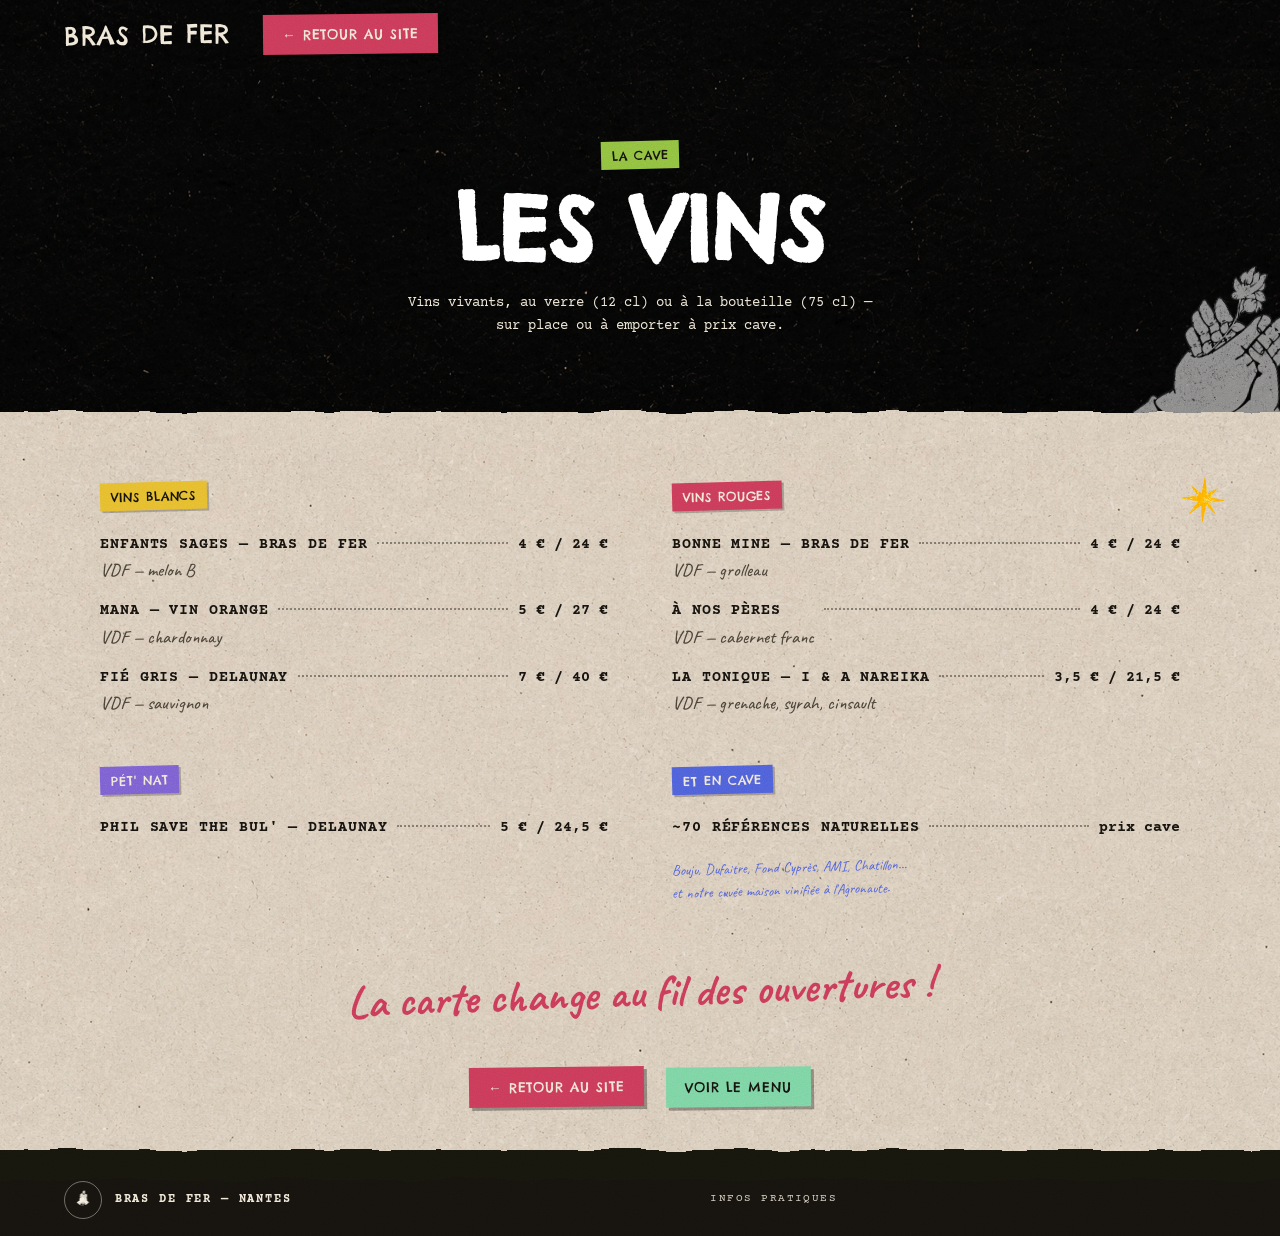
==== cave.html @ e142af1a "Refonte punk collage : intro animée, pages menu & cave, photos HD - Nouvelle DA maquette punk/riso :" ====
<!DOCTYPE html>
<html lang="fr">
<head>
  <meta charset="UTF-8" />
  <meta name="viewport" content="width=device-width, initial-scale=1.0" />
  <title>La cave — Bras de Fer, Nantes</title>
  <meta name="description" content="La carte des vins du Bras de Fer à Nantes : vins naturels au verre et à la bouteille, blancs, rouges et pét'nat." />
  <link rel="icon" type="image/png" href="assets/img/logo.png?v=2" />
  <link rel="preconnect" href="https://fonts.googleapis.com" />
  <link rel="preconnect" href="https://fonts.gstatic.com" crossorigin />
  <link href="https://fonts.googleapis.com/css2?family=Protest+Strike&family=Permanent+Marker&family=Caveat:wght@500;700&family=Courier+Prime:ital,wght@0,400;0,700;1,400&display=swap" rel="stylesheet" />
  <link rel="stylesheet" href="styles.css?v=42" />
</head>
<body id="top" class="menu-page">

  <!-- grain overlay -->
  <div class="grain" aria-hidden="true"></div>

  <!-- filtres papier -->
  <svg width="0" height="0" style="position:absolute" aria-hidden="true">
    <defs>
      <filter id="rough-edge" x="-5%" y="-5%" width="110%" height="110%">
        <feTurbulence type="fractalNoise" baseFrequency="0.018 0.024" numOctaves="3" seed="7" result="n"/>
        <feDisplacementMap in="SourceGraphic" in2="n" scale="9" xChannelSelector="R" yChannelSelector="G"/>
      </filter>
      <filter id="rough-edge-soft" x="-5%" y="-5%" width="110%" height="110%">
        <feTurbulence type="fractalNoise" baseFrequency="0.02 0.03" numOctaves="2" seed="12" result="n"/>
        <feDisplacementMap in="SourceGraphic" in2="n" scale="6" xChannelSelector="R" yChannelSelector="G"/>
      </filter>
    </defs>
  </svg>

  <!-- ══════════ NAV ══════════ -->
  <header class="nav">
    <a class="nav__brand" href="index.html">BRAS DE FER</a>
    <a class="btn btn--red nav__resa" href="index.html">← Retour au site</a>
  </header>

  <!-- ══════════ EN-TÊTE CAVE ══════════ -->
  <section class="menu-hero">
    <img class="menu-hero__logo" src="assets/img/logo-mains.png" alt="" aria-hidden="true" />
    <span class="chip chip--green">La cave</span>
    <h1>Les vins</h1>
    <p class="menu-hero__sub">Vins vivants, au verre (12&nbsp;cl) ou à la bouteille (75&nbsp;cl) —<br />sur place ou à emporter à prix cave.</p>
  </section>

  <!-- ══════════ CARTE DES VINS ══════════ -->
  <main class="menu-body section paper-bg torn-top">

    <div class="menu-grid">

      <section class="menu-block reveal">
        <span class="chip chip--yellow">Vins blancs</span>
        <ul class="menu-list">
          <li>
            <span class="menu-list__name">Enfants Sages — Bras de Fer<em>VDF — melon B</em></span>
            <span class="menu-list__dots"></span><strong>4&nbsp;€ / 24&nbsp;€</strong>
          </li>
          <li>
            <span class="menu-list__name">Mana — vin orange<em>VDF — chardonnay</em></span>
            <span class="menu-list__dots"></span><strong>5&nbsp;€ / 27&nbsp;€</strong>
          </li>
          <li>
            <span class="menu-list__name">Fié Gris — Delaunay<em>VDF — sauvignon</em></span>
            <span class="menu-list__dots"></span><strong>7&nbsp;€ / 40&nbsp;€</strong>
          </li>
        </ul>
      </section>

      <section class="menu-block reveal">
        <span class="chip chip--red">Vins rouges</span>
        <ul class="menu-list">
          <li>
            <span class="menu-list__name">Bonne Mine — Bras de Fer<em>VDF — grolleau</em></span>
            <span class="menu-list__dots"></span><strong>4&nbsp;€ / 24&nbsp;€</strong>
          </li>
          <li>
            <span class="menu-list__name">À Nos Pères<em>VDF — cabernet franc</em></span>
            <span class="menu-list__dots"></span><strong>4&nbsp;€ / 24&nbsp;€</strong>
          </li>
          <li>
            <span class="menu-list__name">La Tonique — I &amp; A Nareika<em>VDF — grenache, syrah, cinsault</em></span>
            <span class="menu-list__dots"></span><strong>3,5&nbsp;€ / 21,5&nbsp;€</strong>
          </li>
        </ul>
      </section>

      <section class="menu-block reveal">
        <span class="chip chip--purple">Pét' nat</span>
        <ul class="menu-list">
          <li>
            <span class="menu-list__name">Phil Save the Bul' — Delaunay</span>
            <span class="menu-list__dots"></span><strong>5&nbsp;€ / 24,5&nbsp;€</strong>
          </li>
        </ul>
      </section>

      <section class="menu-block reveal">
        <span class="chip chip--blue">Et en cave</span>
        <ul class="menu-list">
          <li><span class="menu-list__name">~70 références naturelles</span><span class="menu-list__dots"></span><strong>prix cave</strong></li>
        </ul>
        <p class="menu-block__note">Bouju, Dufaitre, Fond Cyprès, AMI, Chatillon… et notre cuvée maison vinifiée à l'Agronaute.</p>
      </section>

    </div>

    <p class="menu-body__script">La carte change au fil des ouvertures&nbsp;!</p>

    <div class="menu-body__back reveal">
      <a class="btn btn--red" href="index.html">← Retour au site</a>
      <a class="btn btn--mint" href="menu.html">Voir le menu</a>
    </div>

    <img class="spark spark--menu" src="assets/img/etoile.png" alt="" aria-hidden="true" />
  </main>

  <!-- ══════════ FOOTER ══════════ -->
  <footer class="footer torn-top">
    <div class="footer__brand">
      <span class="footer__logo"><img src="assets/img/logo.png?v=2" alt="" /></span>
      BRAS DE FER — NANTES
    </div>
    <nav class="footer__legal">
      <a href="index.html#infos">Infos pratiques</a>
    </nav>
  </footer>

  <script src="main.js?v=42"></script>
</body>
</html>
---- styles.css ----
/* ═══════════════════════════════════════════
   BRAS DE FER — Nantes
   punk collage · papier crème · encre noire
   violet / rose / vert / jaune / indigo
   ═══════════════════════════════════════════ */

@font-face {
  font-family: "Chelsea Market";
  src: url("assets/fonts/ChelseaMarket-Regular.ttf") format("truetype");
  font-weight: 400;
  font-display: swap;
}
@font-face {
  font-family: "Pangolin";
  src: url("assets/fonts/Pangolin-Regular.ttf") format("truetype");
  font-weight: 400;
  font-display: swap;
}

:root {
  --paper: #EAE0CC;
  --paper-2: #E3D8C2;
  --ink: #16130F;
  --ink-soft: #26211B;
  --cream: #EFE7D6;
  --purple: #7A5FD0;
  --lilac: #A98FE3;
  --indigo: #4348C4;
  --blue: #4D5FD8;
  --red: #C93A57;
  --pink: #E77CAC;
  --green: #8FBF3F;
  --mint: #7AD3A2;
  --yellow: #E5BC2E;
  --orange: #D9682A;
  --teal: #6CCDC3;

  --display: "Chelsea Market", "Protest Strike", "Arial Narrow", sans-serif;
  --marker: "Permanent Marker", cursive;
  --script: "Caveat", cursive;
  --mono: "Courier Prime", "Courier New", monospace;
}

* { margin: 0; padding: 0; box-sizing: border-box; }

html { scroll-behavior: smooth; overflow-x: hidden; }

body {
  font-family: var(--mono);
  background: var(--paper);
  color: var(--ink);
  overflow-x: hidden;
  line-height: 1.55;
}

img { max-width: 100%; display: block; }
a { color: inherit; }
ul { list-style: none; }

::selection { background: var(--purple); color: var(--cream); }

/* ── grain overlay ── */
.grain {
  position: fixed;
  inset: -50%;
  width: 200%;
  height: 200%;
  pointer-events: none;
  z-index: 999;
  opacity: .5;
  mix-blend-mode: overlay;
  background-image: url("data:image/svg+xml,%3Csvg xmlns='http://www.w3.org/2000/svg' width='300' height='300'%3E%3Cfilter id='n'%3E%3CfeTurbulence type='fractalNoise' baseFrequency='0.9' numOctaves='2'/%3E%3CfeColorMatrix type='saturate' values='0'/%3E%3C/filter%3E%3Crect width='300' height='300' filter='url(%23n)' opacity='0.55'/%3E%3C/svg%3E");
}

/* ── grunge mask for display type ── */
.hero__line, .section h2, .poster h3 {
  -webkit-mask-image: url("data:image/svg+xml,%3Csvg xmlns='http://www.w3.org/2000/svg' width='400' height='400'%3E%3Cfilter id='r'%3E%3CfeTurbulence type='fractalNoise' baseFrequency='0.12' numOctaves='4'/%3E%3CfeComponentTransfer%3E%3CfeFuncA type='discrete' tableValues='0 .4 1 1 1 1 1 1 1 1 1 1'/%3E%3C/feComponentTransfer%3E%3C/filter%3E%3Crect width='400' height='400' fill='%23000'/%3E%3Crect width='400' height='400' filter='url(%23r)' opacity='.9'/%3E%3C/svg%3E");
  -webkit-mask-size: 380px;
  mask-image: url("data:image/svg+xml,%3Csvg xmlns='http://www.w3.org/2000/svg' width='400' height='400'%3E%3Cfilter id='r'%3E%3CfeTurbulence type='fractalNoise' baseFrequency='0.12' numOctaves='4'/%3E%3CfeComponentTransfer%3E%3CfeFuncA type='discrete' tableValues='0 .4 1 1 1 1 1 1 1 1 1 1'/%3E%3C/feComponentTransfer%3E%3C/filter%3E%3Crect width='400' height='400' fill='%23000'/%3E%3Crect width='400' height='400' filter='url(%23r)' opacity='.9'/%3E%3C/svg%3E");
  mask-size: 380px;
}

/* ═══════════ COMMON ═══════════ */

.section { position: relative; padding: 3.5rem 5vw; }

.section h2 {
  font-family: var(--display);
  font-size: clamp(1.8rem, 3.5vw, 2.9rem);
  line-height: .96;
  text-transform: uppercase;
  letter-spacing: .01em;
  margin: 1.1rem 0 1.2rem;
}

.section p { font-size: .92rem; max-width: 34ch; }

/* chips */
.chip {
  display: inline-block;
  font-family: var(--display);
  font-weight: 400;
  font-size: .78rem;
  text-transform: uppercase;
  letter-spacing: .08em;
  padding: .3rem .65rem .25rem;
  color: var(--cream);
  background: var(--ink);
  transform: rotate(-1.5deg);
  box-shadow: 2px 2px 0 rgba(0,0,0,.25);
}
.chip--blue   { background: var(--blue); }
.chip--red    { background: var(--red); }
.chip--green  { background: var(--green); color: var(--ink); }
.chip--purple { background: var(--purple); }
.chip--yellow { background: var(--yellow); color: var(--ink); }
.chip--pink   { background: var(--pink); color: var(--ink); }

/* buttons */
.btn {
  display: inline-block;
  font-family: var(--display);
  font-weight: 400;
  font-size: .84rem;
  text-transform: uppercase;
  letter-spacing: .07em;
  text-decoration: none;
  padding: .65rem 1.2rem .55rem;
  transform: rotate(-.6deg);
  transition: transform .18s ease, box-shadow .18s ease;
  box-shadow: 3px 3px 0 rgba(0,0,0,.35);
}
.btn:hover { transform: rotate(-.6deg) translate(-2px, -2px); box-shadow: 5px 5px 0 rgba(0,0,0,.35); }
.btn--red  { background: var(--red); color: var(--cream); }
.btn--pink { background: #D6486E; color: var(--cream); }
.btn--mint { background: var(--mint); color: var(--ink); }

/* stickers */
.sticker {
  position: absolute;
  width: 84px;
  height: 84px;
  border-radius: 50%;
  display: grid;
  place-items: center;
  transform: rotate(-8deg);
  box-shadow: 0 4px 12px rgba(0,0,0,.35);
  z-index: 3;
}
.sticker--green, .sticker--pink {
  width: 104px;
  height: 104px;
  border-radius: 0;
  box-shadow: none;
  object-fit: contain;
  filter: drop-shadow(0 5px 12px rgba(0,0,0,.4));
}
.sticker--goodtimes {
  width: 118px;
  height: 118px;
  border-radius: 0;
  box-shadow: none;
  object-fit: contain;
  transform: rotate(5deg);
  filter: drop-shadow(0 5px 12px rgba(0,0,0,.4));
}

/* sparkles */
.spark { position: absolute; width: 52px; height: 52px; z-index: 2; object-fit: contain; }
.spark--soirees { filter: hue-rotate(112deg) saturate(2.2) brightness(1.35); }

/* bord déchiré en haut de section */
.torn-top { position: relative; }
.torn-top::before {
  content: "";
  position: absolute;
  top: -13px;
  left: -1%;
  width: 102%;
  height: 30px;
  background: var(--torn-color, var(--ink));
  filter: url(#rough-edge);
  z-index: 1;
  pointer-events: none;
}

/* ═══════════ INTRO ═══════════ */

.intro {
  position: fixed;
  inset: 0;
  z-index: 100;
  background: url("assets/img/papier-noir.png") center / cover no-repeat, var(--ink);
  display: grid;
  place-items: center;
  align-content: center;
  gap: .4rem;
  transition: transform .95s cubic-bezier(.76, 0, .18, 1);
}
.intro.is-done { transform: translateY(-104%); }
/* bord déchiré sous le rideau */
.intro::after {
  content: "";
  position: absolute;
  left: 0; right: 0;
  bottom: -22px;
  height: 26px;
  background: url("assets/img/papier-noir.png") center / cover no-repeat, var(--ink);
  filter: url(#rough-edge);
}
.intro__logo {
  width: min(38vw, 190px);
  opacity: 0;
  animation: intro-in .9s cubic-bezier(.16, .84, .28, 1) .15s forwards;
}
.intro__brand {
  font-family: var(--display);
  font-size: clamp(1.8rem, 4.5vw, 3rem);
  text-transform: uppercase;
  color: #fff;
  letter-spacing: .03em;
  opacity: 0;
  animation: intro-in .9s cubic-bezier(.16, .84, .28, 1) .35s forwards;
}
.intro__sub {
  font-family: var(--mono);
  font-size: .72rem;
  text-transform: uppercase;
  letter-spacing: .22em;
  color: var(--lilac);
  opacity: 0;
  animation: intro-in .9s cubic-bezier(.16, .84, .28, 1) .5s forwards;
}
@keyframes intro-in {
  from { opacity: 0; transform: translateY(26px); }
  to   { opacity: 1; transform: none; }
}
body.is-locked { overflow: hidden; }

/* nav entre après l'intro */
@media (prefers-reduced-motion: no-preference) {
  .nav {
    opacity: 0;
    transform: translateY(-16px);
    transition: opacity .8s cubic-bezier(.16, .84, .28, 1) .25s, transform .8s cubic-bezier(.16, .84, .28, 1) .25s;
  }
  .is-ready .nav { opacity: 1; transform: none; }
}

/* reveal scroll premium */
.reveal {
  opacity: 0;
  transform: translateY(34px);
  transition: opacity .9s cubic-bezier(.16, .84, .28, 1), transform .9s cubic-bezier(.16, .84, .28, 1);
}
.reveal.is-in { opacity: 1; transform: none; }

/* stagger enfants (photos, assiettes, posters) */
.reveal-kids > * {
  opacity: 0;
  transform: translateY(30px);
  transition: opacity .85s cubic-bezier(.16, .84, .28, 1), transform .85s cubic-bezier(.16, .84, .28, 1);
}
.reveal-kids.is-in > * { opacity: 1; transform: none; }
.reveal-kids.is-in > *:nth-child(1) { transition-delay: .06s; }
.reveal-kids.is-in > *:nth-child(2) { transition-delay: .16s; }
.reveal-kids.is-in > *:nth-child(3) { transition-delay: .26s; }
.reveal-kids.is-in > *:nth-child(4) { transition-delay: .36s; }
.reveal-kids.is-in > *:nth-child(5) { transition-delay: .46s; }
.reveal-kids.is-in > *:nth-child(6) { transition-delay: .56s; }
.reveal-kids.is-in > *:nth-child(7) { transition-delay: .66s; }
/* conteneur stagger : visible tout de suite, seuls les enfants animent */
.reveal.reveal-kids { opacity: 1; transform: none; }

@media (prefers-reduced-motion: reduce) {
  .reveal, .reveal-kids > * { opacity: 1; transform: none; transition: none; }
  .marquee__track { animation: none !important; }
  .intro { display: none; }
}

/* QA / accessibilité : coupe tout */
.no-anim .reveal, .no-anim .reveal-kids > * { opacity: 1 !important; transform: none !important; transition: none !important; }
.no-anim .intro { display: none; }
.no-anim .nav { opacity: 1; transform: none; }
.no-anim .hero__line, .no-anim .hero__marker, .no-anim .hero__days,
.no-anim .hero__hours li, .no-anim .hero__logo, .no-anim .hero__note,
.no-anim .spark--hero { animation: none !important; opacity: 1 !important; }
.no-anim .hero__scribble path { animation: none !important; stroke-dashoffset: 0 !important; }

/* ═══════════ NAV ═══════════ */

.nav {
  position: sticky;
  top: 0;
  z-index: 50;
  display: flex;
  align-items: center;
  gap: 2rem;
  padding: .9rem 5vw;
  background: url("assets/img/papier-noir.png") center / cover no-repeat, var(--ink);
  color: var(--cream);
  border-bottom: none;
}

.nav__brand {
  font-family: var(--display);
  font-size: 1.6rem;
  letter-spacing: .02em;
  text-decoration: none;
  transform: rotate(-1.2deg);
  white-space: nowrap;
}

.nav__links {
  display: flex;
  gap: 1.6rem;
  margin: 0 auto;
}
.nav__links a {
  font-family: var(--mono);
  font-weight: 700;
  font-size: .72rem;
  text-transform: uppercase;
  letter-spacing: .14em;
  text-decoration: none;
  position: relative;
}
.nav__links a::after {
  content: "";
  position: absolute;
  left: 0; right: 100%;
  bottom: -4px;
  height: 3px;
  background: var(--purple);
  transition: right .2s ease;
}
.nav__links a:hover::after { right: 0; }

.nav__burger { display: none; background: none; border: none; cursor: pointer; flex-direction: column; gap: 5px; padding: 6px; }
.nav__burger span { width: 26px; height: 3px; background: var(--cream); display: block; }

/* ═══════════ HERO ═══════════ */

.hero {
  position: relative;
  background: url("assets/img/papier-noir.png") center / cover no-repeat, var(--ink);
  color: #fff;
  min-height: calc(100svh - 64px);
  overflow: hidden;
  padding: 3.5rem 5vw 5.5rem;
  display: flex;
  align-items: center;
  /* coupe en biais, même pente que la banderole (-1.1deg ≈ 28px sur 1440) */
  clip-path: polygon(0 0, 100% 0, 100% calc(100% - 40px), 0 calc(100% - 12px));
}

.hero__bg {
  position: absolute;
  inset: 0;
  background-size: cover;
  background-position: center;
  opacity: .5;
  filter: saturate(1.1) contrast(1.05);
}
.hero__bg::after {
  content: "";
  position: absolute;
  inset: 0;
  background: linear-gradient(100deg, rgba(16,13,10,.94) 0%, rgba(16,13,10,.72) 42%, rgba(16,13,10,.25) 75%, rgba(16,13,10,.45) 100%);
}
.hero__bg { pointer-events: none; }
.hero__bg::after { pointer-events: none; }

.hero__logo {
  position: absolute;
  right: calc(8vw + 190px);
  top: 44%;
  transform: translateY(-50%) rotate(4deg);
  width: min(27vw, 400px);
  z-index: 2;
  pointer-events: none;
  filter: drop-shadow(0 10px 26px rgba(0,0,0,.5));
}

.hero__content { position: relative; z-index: 2; max-width: 760px; }

.hero__title { display: flex; flex-direction: column; }

.hero__line {
  font-family: var(--display);
  font-size: clamp(3rem, 7.8vw, 6.5rem);
  line-height: .94;
  text-transform: uppercase;
  letter-spacing: .01em;
}
.amp { font-style: normal; color: var(--lilac); }

.hero__marker {
  font-family: var(--display);
  font-size: clamp(2rem, 5.2vw, 4.1rem);
  color: var(--lilac);
  transform: rotate(-2deg);
  margin-top: .5rem;
  line-height: 1;
}

.hero__scribble { width: 250px; margin: .4rem 0 0 .2rem; filter: url(#rough-edge-soft); }

/* ── animation d'entrée hero (démarre quand l'intro se lève : body.is-ready) ── */
@media (prefers-reduced-motion: no-preference) {
  .hero__line {
    opacity: 0;
    animation: hero-rise .95s cubic-bezier(.16, .84, .28, 1) forwards;
  }
  .hero__line:nth-child(1) { animation-delay: .15s; }
  .hero__line:nth-child(2) { animation-delay: .32s; }

  .hero__marker {
    opacity: 0;
    animation: hero-rise-marker .95s cubic-bezier(.16, .84, .28, 1) .5s forwards;
  }

  .hero__scribble path {
    stroke-dasharray: 320;
    stroke-dashoffset: 320;
    animation: hero-draw .65s cubic-bezier(.4, 0, .2, 1) .95s forwards;
  }

  .hero__days,
  .hero__hours li {
    opacity: 0;
    animation: hero-fade-up .8s cubic-bezier(.16, .84, .28, 1) forwards;
  }
  .hero__days { animation-delay: 1.05s; }
  .hero__hours li:nth-child(1) { animation-delay: 1.18s; }
  .hero__hours li:nth-child(2) { animation-delay: 1.3s; }
  .hero__hours li:nth-child(3) { animation-delay: 1.42s; }

  .hero__logo {
    opacity: 0;
    animation: hero-logo 1.2s cubic-bezier(.16, .84, .28, 1) .55s forwards;
  }

  .hero__note {
    opacity: 0;
    animation: hero-note 1s cubic-bezier(.16, .84, .28, 1) 1.35s forwards;
  }

  .spark--hero {
    opacity: 0;
    animation: hero-fade-up .8s ease 1.7s forwards;
  }

  /* tout reste en pause tant que l'intro n'est pas levée
     (après les shorthands `animation:` pour ne pas être écrasé) */
  .hero__line, .hero__marker, .hero__scribble path,
  .hero__days, .hero__hours li, .hero__logo, .hero__note, .spark--hero {
    animation-play-state: paused;
  }
  .is-ready .hero__line, .is-ready .hero__marker, .is-ready .hero__scribble path,
  .is-ready .hero__days, .is-ready .hero__hours li, .is-ready .hero__logo,
  .is-ready .hero__note, .is-ready .spark--hero {
    animation-play-state: running;
  }
}

@keyframes hero-rise {
  from { opacity: 0; transform: translateY(52px); }
  to   { opacity: 1; transform: none; }
}
@keyframes hero-rise-marker {
  from { opacity: 0; transform: translateY(38px) rotate(-2deg); }
  to   { opacity: 1; transform: rotate(-2deg); }
}
@keyframes hero-draw {
  to { stroke-dashoffset: 0; }
}
@keyframes hero-fade-up {
  from { opacity: 0; transform: translateY(18px); }
  to   { opacity: 1; transform: none; }
}
@keyframes hero-logo {
  from { opacity: 0; transform: translateY(calc(-50% + 44px)) rotate(11deg); }
  to   { opacity: 1; transform: translateY(-50%) rotate(4deg); }
}
@keyframes hero-note {
  from { opacity: 0; transform: translateY(-30px) rotate(11deg); }
  to   { opacity: 1; transform: rotate(5deg); }
}

.hero__days { margin: 1.6rem 0 .9rem; }
.hero__days mark {
  font-family: var(--mono);
  font-weight: 700;
  font-size: .7rem;
  text-transform: uppercase;
  letter-spacing: .16em;
  color: var(--ink);
  background: var(--orange);
  color: var(--cream);
  padding: .2rem .5rem;
  transform: rotate(-1deg);
  display: inline-block;
}

.hero__hours { display: flex; gap: 1.9rem; flex-wrap: wrap; }
.hero__hours li { display: flex; align-items: center; gap: .7rem; }
.hero__hours strong {
  font-family: var(--mono);
  font-size: .74rem;
  text-transform: uppercase;
  letter-spacing: .14em;
}
.hero__hours div { font-family: var(--mono); font-size: .8rem; line-height: 1.4; }
.hero__ico {
  width: 40px; height: 40px;
  border: 1.6px solid var(--cream);
  border-radius: 50%;
  display: grid;
  place-items: center;
  flex-shrink: 0;
}
.hero__ico svg { width: 20px; height: 20px; }
.hero__ico--img { border: none; }
.hero__ico--img img { width: 34px; filter: invert(1) brightness(1.05); }

/* taped note */
.hero__note {
  position: absolute;
  right: 5vw;
  top: 2.2rem;
  z-index: 3;
  width: min(18vw, 250px);
  transform: rotate(5deg);
  filter: drop-shadow(0 12px 22px rgba(0,0,0,.55));
  pointer-events: none;
}
.tape {
  position: absolute;
  width: 56px; height: 20px;
  background: rgba(234,224,204,.5);
  box-shadow: 0 1px 3px rgba(0,0,0,.3);
}
.tape--tl { top: -10px; left: -18px; transform: rotate(-38deg); }
.tape--br { bottom: -10px; right: -18px; transform: rotate(-38deg); }

.spark--hero { left: 38%; bottom: 3rem; }

/* ═══════════ MARQUEE ═══════════ */

.marquee {
  background: url("assets/img/bande-violette.png") center / 100% 100% no-repeat, var(--lilac);
  color: var(--ink);
  overflow: hidden;
  padding: .55rem 0;
  transform: rotate(-1.1deg) scale(1.02);
  position: relative;
  z-index: 4;
  margin-top: -2.6rem;
  filter: drop-shadow(0 3px 6px rgba(0,0,0,.25));
}
.marquee__track {
  display: flex;
  white-space: nowrap;
  width: max-content;
  animation: marquee 28s linear infinite;
}
.marquee__track span {
  font-family: var(--mono);
  font-weight: 700;
  font-size: .74rem;
  text-transform: uppercase;
  letter-spacing: .2em;
}
@keyframes marquee { to { transform: translateX(-33.333%); } }

/* ═══════════ LE LIEU ═══════════ */

/* fond papier (texture fournie) */
.paper-bg {
  background: var(--paper) url("assets/img/papier.jpg") center / 1400px auto repeat;
}

.lieu {
  display: grid;
  grid-template-columns: minmax(280px, 1fr) 1.9fr;
  gap: 4rem;
  align-items: center;
  padding-top: 4rem;
}

.lieu__text .lieu__script {
  font-family: var(--script);
  font-weight: 700;
  font-size: clamp(2.2rem, 3vw, 3rem);
  line-height: 1.05;
  color: var(--blue);
  max-width: none;
  margin-top: 1.8rem;
  transform: rotate(-2.5deg);
  display: flex;
  align-items: center;
  gap: 1rem;
}
.doodle-arrow { width: 120px; flex-shrink: 0; margin-top: .5rem; }

.lieu__text p + p { margin-top: .8rem; }

.lieu__collage {
  position: relative;
  display: grid;
  grid-template-columns: 1.1fr 1fr 1fr;
  grid-template-rows: repeat(2, minmax(150px, 21vw));
  gap: 10px;
}
/* bord déchiré SANS déformer la photo : clip-path irrégulier (pas de displacement) */
.ph {
  overflow: hidden;
  background: var(--cream);
  padding: 6px;
  clip-path: polygon(1% 2%, 8% .6%, 15% 1.8%, 23% .4%, 31% 1.6%, 39% .7%, 47% 2%, 55% .5%, 63% 1.7%, 71% .6%, 79% 1.9%, 87% .5%, 94% 1.6%, 99% 1%, 98.6% 8%, 99.5% 16%, 98.4% 24%, 99.4% 32%, 98.5% 40%, 99.6% 48%, 98.4% 56%, 99.5% 64%, 98.5% 72%, 99.4% 80%, 98.6% 88%, 99.3% 95%, 98.8% 99%, 92% 98.4%, 84% 99.5%, 76% 98.3%, 68% 99.4%, 60% 98.5%, 52% 99.6%, 44% 98.4%, 36% 99.5%, 28% 98.4%, 20% 99.3%, 12% 98.6%, 5% 99.4%, 1.2% 98.7%, .5% 92%, 1.6% 84%, .4% 76%, 1.5% 68%, .6% 60%, 1.8% 52%, .5% 44%, 1.6% 36%, .5% 28%, 1.7% 20%, .6% 12%, 1.5% 5%);
}
.ph:nth-child(2) { transform: rotate(.7deg); }
.ph:nth-child(3) { transform: rotate(-.6deg); }
.ph:nth-child(4) { transform: rotate(.5deg); }
.ph img { width: 100%; height: 100%; object-fit: cover; }
.ph--tall { grid-row: span 2; }
.ph--todo {
  display: grid;
  place-items: center;
  background: var(--paper-2);
  border-style: dashed;
}
.ph--todo span {
  font-family: var(--mono);
  font-weight: 700;
  font-size: .68rem;
  text-transform: uppercase;
  letter-spacing: .16em;
  text-align: center;
  opacity: .55;
}

.lieu__collage .sticker--green { left: -30px; bottom: 18%; }
.lieu__collage .sticker--goodtimes { left: 30%; bottom: -22px; }

/* ═══════════ CUISINE ═══════════ */

.cuisine {
  --torn-color: var(--ink);
  background: url("assets/img/papier-noir.png") center / cover no-repeat, var(--ink);
  color: var(--cream);
  display: grid;
  grid-template-columns: minmax(260px, .8fr) 2fr;
  gap: 3.5rem;
  align-items: center;
}

.cuisine .btn { margin-top: 1.5rem; }
.cuisine__text p { opacity: .92; }

.cuisine__plates {
  display: grid;
  grid-template-columns: repeat(4, 1fr);
  gap: 2rem;
  text-align: center;
}
.plate {
  width: min(160px, 100%);
  aspect-ratio: 1;
  margin: 0 auto 1rem;
  border-radius: 50%;
  overflow: hidden;
  box-shadow: 0 12px 26px rgba(0,0,0,.55);
}
.plate img { width: 100%; height: 100%; object-fit: cover; }
.plate--todo {
  display: grid;
  place-items: center;
  background: #221E18;
  border: 2px dashed rgba(239,231,214,.3);
}
.plate--todo span {
  font-family: var(--mono);
  font-weight: 700;
  font-size: .62rem;
  text-transform: uppercase;
  letter-spacing: .16em;
  opacity: .5;
}

.dish {
  font-family: var(--script);
  font-weight: 700;
  font-size: 1.45rem;
  line-height: 1;
  text-transform: uppercase;
  letter-spacing: .02em;
  transform: rotate(-1.5deg);
}
.dish--cream { color: var(--cream); }
.dish--green { color: var(--green); }
.dish--red   { color: #E0503C; }
.dish--pink  { color: var(--pink); }

.cuisine__plates p {
  font-family: var(--script);
  font-weight: 500;
  font-size: 1.15rem;
  line-height: 1.15;
  margin: .35rem auto .45rem;
  max-width: none;
  opacity: .9;
}
.cuisine__plates strong {
  font-family: var(--script);
  font-size: 1.4rem;
}

.spark--cuisine { right: 3vw; top: 2.5rem; }

/* ═══════════ LA CAVE ═══════════ */

.cave {
  position: relative;
  background: url("assets/img/papier-noir.png") center / cover no-repeat, var(--ink);
  color: var(--cream);
  display: grid;
  grid-template-columns: minmax(270px, .95fr) 1.3fr .85fr;
  gap: 3rem;
  align-items: stretch;
}

/* bloc bleu débordant : ses bords déchirés font les délimitations */
.cave::before {
  content: "";
  position: absolute;
  left: 0;
  right: 0;
  top: -52px;
  bottom: 10px;
  background: url("assets/img/papier-bleu.png") center / 100% 100% no-repeat;
  pointer-events: none;
}
.cave > * { position: relative; z-index: 1; }

.cave__text { align-self: center; }
.cave__text h2 { font-size: clamp(1.6rem, 2.9vw, 2.5rem); }
.cave__text p { opacity: .94; }
.cave .btn { margin-top: 1.5rem; }
.amp-cream { font-style: normal; }

.cave__photo {
  position: relative;
  overflow: hidden;
  min-height: 320px;
  background: var(--cream);
  padding: 7px;
  clip-path: polygon(1% 2%, 8% .6%, 15% 1.8%, 23% .4%, 31% 1.6%, 39% .7%, 47% 2%, 55% .5%, 63% 1.7%, 71% .6%, 79% 1.9%, 87% .5%, 94% 1.6%, 99% 1%, 98.6% 8%, 99.5% 16%, 98.4% 24%, 99.4% 32%, 98.5% 40%, 99.6% 48%, 98.4% 56%, 99.5% 64%, 98.5% 72%, 99.4% 80%, 98.6% 88%, 99.3% 95%, 98.8% 99%, 92% 98.4%, 84% 99.5%, 76% 98.3%, 68% 99.4%, 60% 98.5%, 52% 99.6%, 44% 98.4%, 36% 99.5%, 28% 98.4%, 20% 99.3%, 12% 98.6%, 5% 99.4%, 1.2% 98.7%, .5% 92%, 1.6% 84%, .4% 76%, 1.5% 68%, .6% 60%, 1.8% 52%, .5% 44%, 1.6% 36%, .5% 28%, 1.7% 20%, .6% 12%, 1.5% 5%);
}
.cave__photo img:first-child { width: 100%; height: 100%; object-fit: cover; }
.cave__photo img.sticker--pink {
  position: absolute;
  left: -26px;
  bottom: 12%;
  width: 104px;
  height: 104px;
  object-fit: contain;
}

.cave__panel {
  background: url("assets/img/papier-jaune.png") center / cover, var(--yellow);
  color: var(--ink);
  filter: url(#rough-edge-soft);
  padding: 2rem 1.8rem;
  display: flex;
  flex-direction: column;
  justify-content: space-between;
  gap: 1.5rem;
}
.cave__panel h3 {
  font-family: var(--display);
  font-size: clamp(1.4rem, 1.9vw, 1.9rem);
  line-height: 1;
  text-transform: uppercase;
}
.cave__bottle img { width: min(230px, 85%); margin: 0 auto; display: block; }

.spark--cave { right: 30%; top: -16px; }

/* ═══════════ SOIRÉES ═══════════ */

.soirees {
  --torn-color: var(--ink);
  background: url("assets/img/papier-noir.png") center / cover no-repeat, var(--ink);
  color: var(--cream);
}

.soirees__head {
  display: flex;
  align-items: flex-end;
  justify-content: space-between;
  gap: 2rem;
  flex-wrap: wrap;
  margin-bottom: 2.5rem;
}
.soirees__head h2 { margin-bottom: 0; max-width: 14ch; }

.soirees__wrap { position: relative; }

.soirees__track {
  display: flex;
  gap: 1.6rem;
  overflow-x: auto;
  scroll-snap-type: x mandatory;
  padding: .5rem .2rem 1.2rem;
  scrollbar-width: none;
}
.soirees__track::-webkit-scrollbar { display: none; }

.soirees__arrow {
  position: absolute;
  top: 50%;
  transform: translateY(-50%);
  z-index: 5;
  width: 44px; height: 44px;
  border-radius: 50%;
  border: 2px solid var(--cream);
  background: var(--ink);
  color: var(--cream);
  font-size: 1.5rem;
  line-height: 1;
  cursor: pointer;
  transition: background .15s ease, color .15s ease;
}
.soirees__arrow:hover { background: var(--cream); color: var(--ink); }
.soirees__arrow--prev { left: -14px; }
.soirees__arrow--next { right: -14px; }

/* posters */
.poster {
  position: relative;
  flex: 0 0 236px;
  aspect-ratio: 3 / 4;
  scroll-snap-align: start;
  padding: 1.3rem 1.2rem;
  border: 2px solid rgba(239,231,214,.2);
  filter: url(#rough-edge-soft) drop-shadow(0 14px 22px rgba(0,0,0,.45));
  display: flex;
  flex-direction: column;
  overflow: hidden;
  transition: transform .2s ease;
}
.poster:hover { transform: rotate(-1deg) translateY(-6px); }

.poster h3 {
  font-family: var(--display);
  font-size: 2.5rem;
  line-height: .9;
  text-transform: uppercase;
}
.poster__date {
  font-family: var(--mono);
  font-weight: 700;
  font-size: .72rem;
  text-transform: uppercase;
  letter-spacing: .1em;
  margin-top: .7rem;
  line-height: 1.6;
}
.poster__style {
  font-family: var(--marker);
  font-size: 1.15rem;
  line-height: 1.1;
  margin-top: .8rem;
  transform: rotate(-2deg);
}
.poster__price {
  font-family: var(--mono);
  font-weight: 700;
  font-size: .64rem;
  text-transform: uppercase;
  letter-spacing: .14em;
  margin-top: auto;
  opacity: .85;
}

.poster--orange { background: #C25617; color: var(--cream); }
.poster--orange .poster__style { color: var(--yellow); }
.poster__vinyl {
  position: absolute;
  right: -34px;
  bottom: 14px;
  width: 130px; height: 130px;
  border-radius: 50%;
  background: radial-gradient(circle, var(--orange) 0 16%, #16130F 17% 100%);
  box-shadow: inset 0 0 0 2px rgba(234,224,204,.15), inset 0 0 0 22px rgba(234,224,204,.06);
}

.poster--cream { background: var(--paper); color: var(--ink); }
.poster--cream .poster__style { color: var(--indigo); }

.poster--expo { background: #14110D; color: var(--green); border-color: rgba(143,191,63,.4); }
.poster--expo h3 { font-family: var(--marker); font-size: 2.2rem; transform: rotate(-3deg); }
.poster--expo .poster__date { color: var(--cream); }
.poster--expo .poster__style { color: var(--lilac); }

.poster--pink { background: #D6699C; color: var(--ink); }
.poster--pink h3 { color: var(--cream); }
.poster--pink .poster__style { color: #8C1F4B; }

.poster--teal { background: #171310; color: var(--teal); border-color: rgba(108,205,195,.4); }
.poster--teal .poster__date { color: var(--cream); }
.poster--teal .poster__style { color: var(--yellow); }
.poster__disco {
  position: absolute;
  right: 16px;
  bottom: 44px;
  width: 84px; height: 84px;
  border-radius: 50%;
  background:
    repeating-linear-gradient(0deg, transparent 0 9px, rgba(23,19,16,.85) 9px 11px),
    repeating-linear-gradient(90deg, transparent 0 9px, rgba(23,19,16,.85) 9px 11px),
    radial-gradient(circle at 32% 28%, #CFF5F0, var(--teal) 55%, #2E7A72);
}

.spark--soirees { right: 4vw; bottom: 2rem; }

/* ═══════════ INFOS ═══════════ */

.infos {
  --torn-color: var(--paper);
  display: grid;
}
/* le papier remonte (~1 cm) sur la section soirées */
.infos.torn-top::before {
  top: -48px;
  height: 66px;
  background: url("assets/img/papier.jpg") center / 1400px auto repeat, var(--paper);
}
/* strip texturé pour la transition lieu -> à table */
.cuisine.torn-top::before {
  top: -20px;
  height: 40px;
  background: url("assets/img/papier-noir.png") center / cover no-repeat, var(--ink);
}
.infos {
  grid-template-columns: 1.3fr 1fr 1.1fr .9fr;
  gap: 3rem;
  align-items: start;
  padding-top: 2rem;
  padding-bottom: 2rem;
}

.infos__col > p { margin-top: 1.2rem; font-size: .88rem; }
.infos .btn { margin-top: 1.1rem; }
.infos__phone { margin-top: 1.2rem; font-size: .85rem; }
.infos__phone a { text-decoration: none; }
.infos__phone strong { font-size: 1rem; }

.infos__list { margin-top: 1.4rem; display: flex; flex-direction: column; gap: 1.1rem; }
.infos__list li { display: flex; gap: .9rem; align-items: flex-start; font-size: .88rem; }
.infos__list a { text-decoration-thickness: 1px; text-underline-offset: 3px; }
.infos__ico {
  width: 36px; height: 36px;
  flex-shrink: 0;
  display: grid;
  place-items: center;
}
.infos__ico img { width: 32px; height: 32px; object-fit: contain; }

.infos__map {
  position: relative;
  display: grid;
  place-items: center;
  min-height: 210px;
  border: 2px solid var(--ink);
  text-decoration: none;
  overflow: hidden;
  background:
    repeating-linear-gradient(23deg, transparent 0 26px, rgba(234,224,204,.12) 26px 28px),
    repeating-linear-gradient(-48deg, transparent 0 34px, rgba(234,224,204,.09) 34px 36px),
    repeating-linear-gradient(80deg, transparent 0 44px, rgba(234,224,204,.07) 44px 46px),
    #1C1813;
}
.infos__pin svg { width: 44px; height: 44px; filter: drop-shadow(0 4px 8px rgba(0,0,0,.5)); }
.infos__maplabel {
  position: absolute;
  bottom: 14px;
  font-family: var(--mono);
  font-weight: 700;
  font-size: .66rem;
  text-transform: uppercase;
  letter-spacing: .22em;
  color: var(--cream);
}

/* ═══════════ FOOTER ═══════════ */

.footer {
  --torn-color: var(--ink);
  background: var(--ink);
  color: var(--cream);
  display: flex;
  align-items: center;
  gap: 2.5rem;
  padding: 1.1rem 5vw;
  flex-wrap: wrap;
}

.footer__brand {
  display: flex;
  align-items: center;
  gap: .8rem;
  font-family: var(--mono);
  font-weight: 700;
  font-size: .72rem;
  text-transform: uppercase;
  letter-spacing: .16em;
}
.footer__logo {
  width: 38px; height: 38px;
  border-radius: 50%;
  border: 1.4px solid rgba(239,231,214,.4);
  display: grid;
  place-items: center;
}
.footer__logo img { width: 62%; }

.footer__legal { display: flex; gap: 1.8rem; margin: 0 auto; }
.footer__legal a, .footer__social span {
  font-family: var(--mono);
  font-size: .66rem;
  text-transform: uppercase;
  letter-spacing: .14em;
  text-decoration: none;
  opacity: .85;
}
.footer__legal a:hover { opacity: 1; text-decoration: underline; }

.footer__social { display: flex; align-items: center; gap: 1rem; }
.footer__social a { color: var(--cream); }
.footer__social svg { width: 20px; height: 20px; display: block; }
.footer__insta { width: 22px; height: 22px; display: block; filter: invert(1) brightness(1.05); }

/* ═══════════ RESPONSIVE ═══════════ */

/* ═══════════ PAGE MENU ═══════════ */

.menu-hero {
  position: relative;
  background: url("assets/img/papier-noir.png") center / cover no-repeat, var(--ink);
  color: #fff;
  padding: 4.5rem 5vw 5.5rem;
  text-align: center;
  overflow: hidden;
}
.menu-hero h1 {
  font-family: var(--display);
  font-size: clamp(3rem, 7vw, 5.5rem);
  text-transform: uppercase;
  line-height: 1;
  margin-top: 1rem;
}
.menu-hero__sub {
  font-family: var(--mono);
  font-size: .85rem;
  line-height: 1.7;
  margin-top: 1.2rem;
  color: var(--cream);
}
.menu-hero__logo {
  position: absolute;
  right: -30px;
  bottom: -46px;
  width: 170px;
  transform: rotate(8deg);
  opacity: .55;
  pointer-events: none;
}

.menu-body {
  --torn-color: var(--paper);
  position: relative;
}
.menu-body.torn-top::before {
  top: -14px;
  height: 32px;
  background: url("assets/img/papier.jpg") center / 1400px auto repeat, var(--paper);
  filter: url(#rough-edge);
}
.menu-grid {
  display: grid;
  grid-template-columns: 1fr 1fr;
  gap: 3rem 4rem;
  max-width: 1080px;
  margin: 0 auto;
}
.menu-block h2 { margin: 0; }
.menu-list { margin-top: 1.4rem; display: flex; flex-direction: column; gap: .9rem; }
.menu-list li {
  display: flex;
  align-items: baseline;
  gap: .6rem;
  font-family: var(--mono);
  font-size: .95rem;
}
.menu-list__name { font-weight: 700; text-transform: uppercase; letter-spacing: .06em; }
.menu-list__name em {
  display: block;
  font-family: var(--script);
  font-style: normal;
  font-size: 1.15rem;
  text-transform: none;
  letter-spacing: 0;
  font-weight: 500;
  color: #4a4237;
}
.menu-list__dots {
  flex: 1;
  border-bottom: 2px dotted rgba(22, 19, 15, .45);
  transform: translateY(-4px);
}
.menu-list strong { font-family: var(--mono); white-space: nowrap; }
.menu-block__note {
  margin-top: 1rem;
  font-family: var(--script);
  font-size: 1.25rem;
  color: var(--blue);
  transform: rotate(-1.5deg);
}
.menu-body .menu-body__script {
  font-family: var(--script);
  font-weight: 700;
  font-size: clamp(2rem, 4vw, 2.8rem);
  color: var(--red);
  text-align: center;
  max-width: none;
  margin: 3.5rem auto 0;
  transform: rotate(-2deg);
}
.menu-body__back {
  display: flex;
  gap: 1.4rem;
  justify-content: center;
  margin-top: 2.5rem;
  flex-wrap: wrap;
}
.spark--menu { right: 4vw; top: 3rem; filter: hue-rotate(112deg) saturate(2.2) brightness(1.35); }
.menu-page .nav .nav__resa { display: inline-block; }

@media (max-width: 700px) {
  .menu-grid { grid-template-columns: 1fr; }
  .menu-hero__logo { width: 120px; right: -24px; }
}

@media (max-width: 1080px) {
  .cave { grid-template-columns: 1fr 1fr; }
  .cave__panel { grid-column: span 2; flex-direction: row; align-items: center; }
  .cave__bottle svg { width: 140px; }
  .infos { grid-template-columns: 1fr 1fr; }
  .cuisine { grid-template-columns: 1fr; }
  .cuisine__plates { grid-template-columns: repeat(2, 1fr); }
}

@media (max-width: 860px) {
  .nav__links, .nav__resa { display: none; }
  .nav__burger { display: flex; }
  .nav.is-open .nav__links {
    display: flex;
    position: absolute;
    top: 100%;
    left: 0; right: 0;
    flex-direction: column;
    gap: 1.2rem;
    background: url("assets/img/papier-noir.png") center / cover no-repeat, var(--ink);
    padding: 1.6rem 5vw 2rem;
  }
  .hero { min-height: auto; padding-top: 3.5rem; }
  .hero { flex-direction: column; align-items: flex-start; }
  /* en colonne + align flex-start, le contenu passe en max-content et déborde : on force 100% */
  .hero__content { width: 100%; }
  .hero__note { position: relative; top: auto; right: auto; bottom: auto; width: 190px; margin-top: 2.2rem; display: inline-block; }
  .hero__logo { display: none; }
  .hero__days, .hero__hours { margin-left: 0; }
  .section h2 { font-size: clamp(1.5rem, 6.4vw, 2.4rem); }
  .lieu { grid-template-columns: 1fr; gap: 3rem; }
  .lieu__collage {
    grid-template-columns: 1fr 1fr;
    grid-template-rows: repeat(3, minmax(130px, 32vw));
  }
  .infos { grid-template-columns: 1fr; gap: 2.5rem; }
  .footer { justify-content: center; text-align: center; gap: 1.2rem; }
  .footer__legal { margin: 0; flex-wrap: wrap; justify-content: center; }
}

@media (max-width: 560px) {
  .section { padding: 3rem 6vw; }
  .cuisine__plates { grid-template-columns: 1fr; gap: 2.6rem; }
  .cave { grid-template-columns: 1fr; }
  .cave__panel { grid-column: auto; flex-direction: column; }
  .hero__hours { flex-direction: column; gap: .9rem; }
  .hero__scribble { width: 200px; }
  .hero__line { font-size: clamp(2.4rem, 11vw, 3.4rem); }
  .hero__marker { font-size: clamp(1.5rem, 7vw, 2.2rem); }
  .soirees__arrow { display: none; }
  .lieu__collage .sticker--green { left: -12px; width: 84px; }
  .lieu__collage .sticker--goodtimes { width: 84px; }
  .lieu__text .lieu__script { font-size: 1.9rem; }
  .doodle-arrow { width: 80px; }
  .intro__logo { width: 46vw; }
}
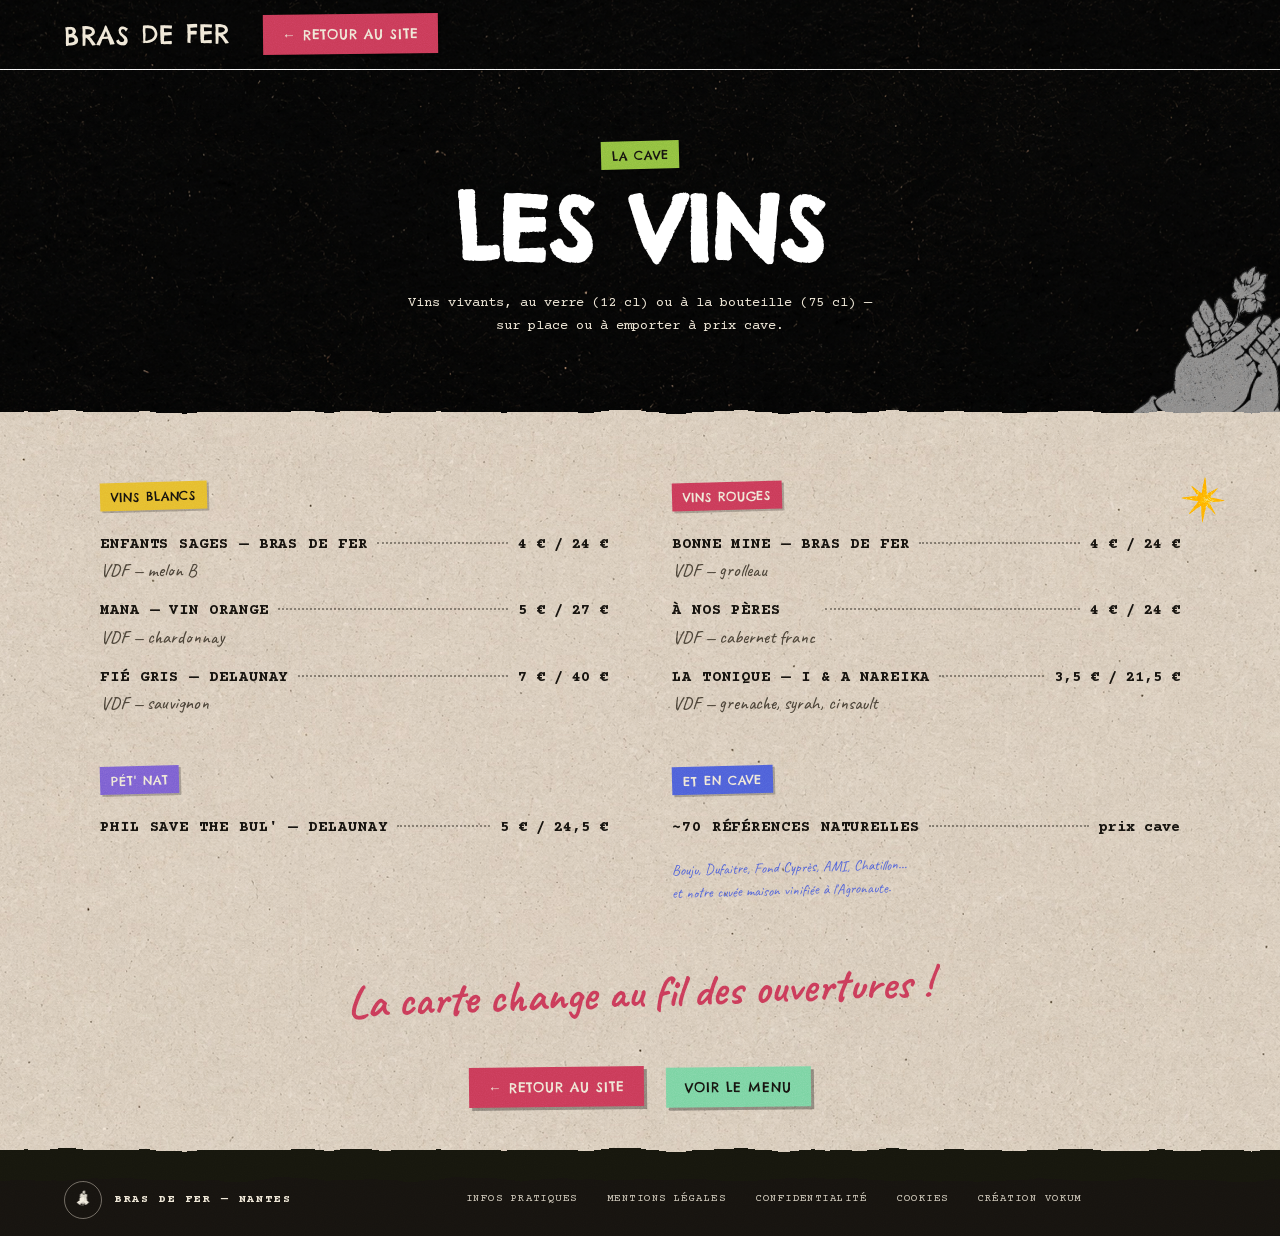
==== commit 3dd99335: "Pages légales : mentions légales, confidentialité et cookies Ajoute les deux pages obligatoires (art" ====
--- a/cave.html
+++ b/cave.html
@@ -6,9 +6,8 @@
   <title>La cave — Bras de Fer, Nantes</title>
   <meta name="description" content="La carte des vins du Bras de Fer à Nantes : vins naturels au verre et à la bouteille, blancs, rouges et pét'nat." />
   <link rel="icon" type="image/png" href="assets/img/logo.png?v=2" />
-  <link rel="preconnect" href="https://fonts.googleapis.com" />
-  <link rel="preconnect" href="https://fonts.gstatic.com" crossorigin />
-  <link href="https://fonts.googleapis.com/css2?family=Protest+Strike&family=Permanent+Marker&family=Caveat:wght@500;700&family=Courier+Prime:ital,wght@0,400;0,700;1,400&display=swap" rel="stylesheet" />
+  <link rel="preload" href="assets/fonts/courier-prime-normal-400-latin.woff2" as="font" type="font/woff2" crossorigin />
+  <link rel="preload" href="assets/fonts/permanent-marker-normal-latin.woff2" as="font" type="font/woff2" crossorigin />
   <link rel="stylesheet" href="styles.css?v=42" />
 </head>
 <body id="top" class="menu-page">
@@ -123,6 +122,10 @@
     </div>
     <nav class="footer__legal">
       <a href="index.html#infos">Infos pratiques</a>
+      <a href="mentions-legales.html">Mentions légales</a>
+      <a href="confidentialite.html">Confidentialité</a>
+      <a href="confidentialite.html#cookies">Cookies</a>
+      <a href="https://vokumagency.com" target="_blank" rel="noopener">Création Vokum</a>
     </nav>
   </footer>
 
--- a/styles.css
+++ b/styles.css
@@ -4,17 +4,124 @@
    violet / rose / vert / jaune / indigo
    ═══════════════════════════════════════════ */
 
+/* ── POLICES — toutes auto-hébergées ──────────────────────────
+   Plus aucune requête vers les serveurs de Google Fonts :
+   l'IP du visiteur ne part chez personne, donc rien à consentir.
+   Sous-ensembles latin + latin-ext uniquement (site en français).
+   Licences : Chelsea Market, Pangolin, Protest Strike, Caveat et
+   Courier Prime sous SIL Open Font License 1.1 ; Permanent Marker
+   sous Apache License 2.0.
+   ───────────────────────────────────────────────────────────── */
+
 @font-face {
   font-family: "Chelsea Market";
   src: url("assets/fonts/ChelseaMarket-Regular.ttf") format("truetype");
   font-weight: 400;
+  font-style: normal;
   font-display: swap;
 }
 @font-face {
   font-family: "Pangolin";
   src: url("assets/fonts/Pangolin-Regular.ttf") format("truetype");
   font-weight: 400;
+  font-style: normal;
   font-display: swap;
+}
+
+/* Protest Strike — statique, 400 */
+@font-face {
+  font-family: "Protest Strike";
+  src: url("assets/fonts/protest-strike-normal-latin.woff2") format("woff2");
+  font-weight: 400;
+  font-style: normal;
+  font-display: swap;
+  unicode-range: U+0000-00FF, U+0131, U+0152-0153, U+02BB-02BC, U+02C6, U+02DA, U+02DC, U+0304, U+0308, U+0329, U+2000-206F, U+20AC, U+2122, U+2191, U+2193, U+2212, U+2215, U+FEFF, U+FFFD;
+}
+@font-face {
+  font-family: "Protest Strike";
+  src: url("assets/fonts/protest-strike-normal-latin-ext.woff2") format("woff2");
+  font-weight: 400;
+  font-style: normal;
+  font-display: swap;
+  unicode-range: U+0100-02BA, U+02BD-02C5, U+02C7-02CC, U+02CE-02D7, U+02DD-02FF, U+0304, U+0308, U+0329, U+1D00-1DBF, U+1E00-1E9F, U+1EF2-1EFF, U+2020, U+20A0-20AB, U+20AD-20C0, U+2113, U+2C60-2C7F, U+A720-A7FF;
+}
+
+/* Permanent Marker — statique, 400. Google ne publie que le sous-ensemble latin. */
+@font-face {
+  font-family: "Permanent Marker";
+  src: url("assets/fonts/permanent-marker-normal-latin.woff2") format("woff2");
+  font-weight: 400;
+  font-style: normal;
+  font-display: swap;
+  unicode-range: U+0000-00FF, U+0131, U+0152-0153, U+02BB-02BC, U+02C6, U+02DA, U+02DC, U+0304, U+0308, U+0329, U+2000-206F, U+20AC, U+2122, U+2191, U+2193, U+2212, U+2215, U+FEFF, U+FFFD;
+}
+
+/* Caveat — variable, axe wght 400→700 (un seul fichier par sous-ensemble) */
+@font-face {
+  font-family: "Caveat";
+  src: url("assets/fonts/caveat-normal-latin.woff2") format("woff2");
+  font-weight: 400 700;
+  font-style: normal;
+  font-display: swap;
+  unicode-range: U+0000-00FF, U+0131, U+0152-0153, U+02BB-02BC, U+02C6, U+02DA, U+02DC, U+0304, U+0308, U+0329, U+2000-206F, U+20AC, U+2122, U+2191, U+2193, U+2212, U+2215, U+FEFF, U+FFFD;
+}
+@font-face {
+  font-family: "Caveat";
+  src: url("assets/fonts/caveat-normal-latin-ext.woff2") format("woff2");
+  font-weight: 400 700;
+  font-style: normal;
+  font-display: swap;
+  unicode-range: U+0100-02BA, U+02BD-02C5, U+02C7-02CC, U+02CE-02D7, U+02DD-02FF, U+0304, U+0308, U+0329, U+1D00-1DBF, U+1E00-1E9F, U+1EF2-1EFF, U+2020, U+20A0-20AB, U+20AD-20C0, U+2113, U+2C60-2C7F, U+A720-A7FF;
+}
+
+/* Courier Prime — statique : 400, 700, 400 italique */
+@font-face {
+  font-family: "Courier Prime";
+  src: url("assets/fonts/courier-prime-normal-400-latin.woff2") format("woff2");
+  font-weight: 400;
+  font-style: normal;
+  font-display: swap;
+  unicode-range: U+0000-00FF, U+0131, U+0152-0153, U+02BB-02BC, U+02C6, U+02DA, U+02DC, U+0304, U+0308, U+0329, U+2000-206F, U+20AC, U+2122, U+2191, U+2193, U+2212, U+2215, U+FEFF, U+FFFD;
+}
+@font-face {
+  font-family: "Courier Prime";
+  src: url("assets/fonts/courier-prime-normal-400-latin-ext.woff2") format("woff2");
+  font-weight: 400;
+  font-style: normal;
+  font-display: swap;
+  unicode-range: U+0100-02BA, U+02BD-02C5, U+02C7-02CC, U+02CE-02D7, U+02DD-02FF, U+0304, U+0308, U+0329, U+1D00-1DBF, U+1E00-1E9F, U+1EF2-1EFF, U+2020, U+20A0-20AB, U+20AD-20C0, U+2113, U+2C60-2C7F, U+A720-A7FF;
+}
+@font-face {
+  font-family: "Courier Prime";
+  src: url("assets/fonts/courier-prime-normal-700-latin.woff2") format("woff2");
+  font-weight: 700;
+  font-style: normal;
+  font-display: swap;
+  unicode-range: U+0000-00FF, U+0131, U+0152-0153, U+02BB-02BC, U+02C6, U+02DA, U+02DC, U+0304, U+0308, U+0329, U+2000-206F, U+20AC, U+2122, U+2191, U+2193, U+2212, U+2215, U+FEFF, U+FFFD;
+}
+@font-face {
+  font-family: "Courier Prime";
+  src: url("assets/fonts/courier-prime-normal-700-latin-ext.woff2") format("woff2");
+  font-weight: 700;
+  font-style: normal;
+  font-display: swap;
+  unicode-range: U+0100-02BA, U+02BD-02C5, U+02C7-02CC, U+02CE-02D7, U+02DD-02FF, U+0304, U+0308, U+0329, U+1D00-1DBF, U+1E00-1E9F, U+1EF2-1EFF, U+2020, U+20A0-20AB, U+20AD-20C0, U+2113, U+2C60-2C7F, U+A720-A7FF;
+}
+@font-face {
+  font-family: "Courier Prime";
+  src: url("assets/fonts/courier-prime-italic-400-latin.woff2") format("woff2");
+  font-weight: 400;
+  font-style: italic;
+  font-display: swap;
+  unicode-range: U+0000-00FF, U+0131, U+0152-0153, U+02BB-02BC, U+02C6, U+02DA, U+02DC, U+0304, U+0308, U+0329, U+2000-206F, U+20AC, U+2122, U+2191, U+2193, U+2212, U+2215, U+FEFF, U+FFFD;
+}
+@font-face {
+  font-family: "Courier Prime";
+  src: url("assets/fonts/courier-prime-italic-400-latin-ext.woff2") format("woff2");
+  font-weight: 400;
+  font-style: italic;
+  font-display: swap;
+  unicode-range: U+0100-02BA, U+02BD-02C5, U+02C7-02CC, U+02CE-02D7, U+02DD-02FF, U+0304, U+0308, U+0329, U+1D00-1DBF, U+1E00-1E9F, U+1EF2-1EFF, U+2020, U+20A0-20AB, U+20AD-20C0, U+2113, U+2C60-2C7F, U+A720-A7FF;
 }
 
 :root {
@@ -845,7 +952,9 @@
   scroll-snap-align: start;
   padding: 1.3rem 1.2rem;
   border: 2px solid rgba(239,231,214,.2);
-  filter: url(#rough-edge-soft) drop-shadow(0 14px 22px rgba(0,0,0,.45));
+  /* clip-path (pas de displacement : artefacts carrés sur iOS) */
+  clip-path: polygon(1.2% 1.5%, 12% .5%, 24% 1.6%, 36% .4%, 48% 1.5%, 60% .6%, 72% 1.7%, 84% .5%, 96% 1.4%, 99% 2%, 98.5% 12%, 99.4% 24%, 98.4% 36%, 99.5% 48%, 98.5% 60%, 99.4% 72%, 98.6% 84%, 99.2% 96%, 97% 99%, 86% 98.4%, 74% 99.4%, 62% 98.3%, 50% 99.5%, 38% 98.4%, 26% 99.3%, 14% 98.5%, 3% 99.2%, 1% 97%, 1.6% 86%, .5% 74%, 1.5% 62%, .4% 50%, 1.6% 38%, .6% 26%, 1.5% 14%, .8% 4%);
+  filter: drop-shadow(0 14px 22px rgba(0,0,0,.45));
   display: flex;
   flex-direction: column;
   overflow: hidden;
@@ -1147,7 +1256,8 @@
   flex-wrap: wrap;
 }
 .spark--menu { right: 4vw; top: 3rem; filter: hue-rotate(112deg) saturate(2.2) brightness(1.35); }
-.menu-page .nav .nav__resa { display: inline-block; }
+.menu-page .nav .nav__resa,
+.legal-page .nav .nav__resa { display: inline-block; }
 
 @media (max-width: 700px) {
   .menu-grid { grid-template-columns: 1fr; }
@@ -1176,13 +1286,65 @@
     background: url("assets/img/papier-noir.png") center / cover no-repeat, var(--ink);
     padding: 1.6rem 5vw 2rem;
   }
-  .hero { min-height: auto; padding-top: 3.5rem; }
+  /* texture papier noir moins zoomée sur mobile */
+  .nav, .hero, .cuisine, .cave, .menu-hero, .intro {
+    background-size: 820px auto;
+    background-repeat: repeat;
+    background-position: top left;
+  }
+  .hero { min-height: auto; padding: 3.2rem 6vw 5.5rem; }
   .hero { flex-direction: column; align-items: flex-start; }
+  /* nav : bouton réserver visible comme la maquette */
+  .nav__resa { display: inline-block; }
+  /* horaires : liste verticale, icônes lilas sans cercle, séparateurs fins */
+  .hero__hours { position: relative; z-index: 2; margin-top: 2.2rem; }
+  .hero__hours li {
+    width: 58%;
+    max-width: 260px;
+    padding-bottom: 1rem;
+    border-bottom: 1.5px solid rgba(169, 143, 227, .55);
+  }
+  .hero__hours li:last-child { border-bottom: none; }
+  .hero__ico { border: none; width: 38px; height: 38px; color: var(--lilac); }
+  .hero__ico svg { width: 26px; height: 26px; }
+  .hero__ico--img img { filter: invert(66%) sepia(32%) saturate(1400%) hue-rotate(216deg) brightness(1.05); }
+  /* mobile : pas de grille de plats du tout */
+  .cuisine__plates { display: none; }
+  /* mobile : cave 100% bleue, texture surdimensionnée pour sortir les bords déchirés du cadre */
+  .cave { background: var(--blue); }
+  .cave::before {
+    top: 0;
+    bottom: 0;
+    background: url("assets/img/papier-bleu.png") center / 130% 130% no-repeat, var(--blue);
+  }
   /* en colonne + align flex-start, le contenu passe en max-content et déborde : on force 100% */
   .hero__content { width: 100%; }
-  .hero__note { position: relative; top: auto; right: auto; bottom: auto; width: 190px; margin-top: 2.2rem; display: inline-block; }
-  .hero__logo { display: none; }
-  .hero__days, .hero__hours { margin-left: 0; }
+  /* hero façon maquette : pas de chip ni trait ni note-photo */
+  .hero__days, .hero__scribble, .hero__note { display: none; }
+  /* logo grand à droite, chevauche les horaires */
+  .hero__logo { display: block; right: -10vw; top: 56%; width: 64vw; z-index: 1; }
+  /* note encadrée façon maquette */
+  .hero__content::after {
+    content: "Bières naturelles\a Vins vivants\a Cuisine locale\a & musiques libres";
+    white-space: pre;
+    display: inline-block;
+    margin-top: 2.4rem;
+    padding: 1.1rem 1.4rem;
+    border: 2px solid rgba(239, 231, 214, .8);
+    font-family: var(--mono);
+    font-weight: 700;
+    font-size: .82rem;
+    letter-spacing: .14em;
+    text-transform: uppercase;
+    line-height: 2.1;
+    color: var(--cream);
+    position: relative;
+    z-index: 2;
+    transform: rotate(-.6deg);
+  }
+  /* étoile lilas centrée en bas */
+  .spark--hero { left: 50%; margin-left: -26px; bottom: 2.6rem; filter: hue-rotate(55deg); }
+  .hero__hours { margin-left: 0; }
   .section h2 { font-size: clamp(1.5rem, 6.4vw, 2.4rem); }
   .lieu { grid-template-columns: 1fr; gap: 3rem; }
   .lieu__collage {
@@ -1201,8 +1363,8 @@
   .cave__panel { grid-column: auto; flex-direction: column; }
   .hero__hours { flex-direction: column; gap: .9rem; }
   .hero__scribble { width: 200px; }
-  .hero__line { font-size: clamp(2.4rem, 11vw, 3.4rem); }
-  .hero__marker { font-size: clamp(1.5rem, 7vw, 2.2rem); }
+  .hero__line { font-size: clamp(2.6rem, 12.5vw, 3.9rem); }
+  .hero__marker { font-size: clamp(1.6rem, 8vw, 2.5rem); }
   .soirees__arrow { display: none; }
   .lieu__collage .sticker--green { left: -12px; width: 84px; }
   .lieu__collage .sticker--goodtimes { width: 84px; }
@@ -1210,3 +1372,204 @@
   .doodle-arrow { width: 80px; }
   .intro__logo { width: 46vw; }
 }
+
+/* ═══════════════════════════════════════════
+   PAGES LÉGALES — « le verso de l'affiche »
+   Mentions légales + Confidentialité.
+   Même papier, même encre, même colle.
+   ═══════════════════════════════════════════ */
+
+.legal-page { background: var(--paper); }
+
+/* ── En-tête : une affiche punaisée ── */
+.legal-head {
+  position: relative;
+  padding: 3.2rem 5vw 2rem;
+  max-width: 62rem;
+  margin: 0 auto;
+}
+.legal-head h1 {
+  font-family: var(--display);
+  font-size: clamp(2.2rem, 6vw, 4.2rem);
+  line-height: .94;
+  text-transform: uppercase;
+  margin: 1rem 0 1.1rem;
+}
+.legal-head h1 em {
+  font-style: normal;
+  color: var(--red);
+}
+.legal-lede {
+  font-family: var(--mono);
+  font-size: .95rem;
+  max-width: 52ch;
+  color: var(--ink-soft);
+}
+.legal-maj {
+  font-family: var(--mono);
+  font-size: .72rem;
+  text-transform: uppercase;
+  letter-spacing: .12em;
+  margin-top: 1.4rem;
+  padding-top: .9rem;
+  border-top: 2px dashed rgba(22,19,15,.28);
+  max-width: 52ch;
+  opacity: .75;
+}
+.legal-head .spark { top: .8rem; right: 6vw; width: 44px; }
+
+/* ── Corps ── */
+.legal {
+  padding: 0 5vw 3.5rem;
+  max-width: 62rem;
+  margin: 0 auto;
+  font-family: var(--mono);
+}
+.legal > p, .legal > ul, .legal > ol { max-width: 68ch; font-size: .92rem; }
+.legal p + p { margin-top: 1em; }
+
+.legal h2 {
+  font-family: var(--display);
+  font-size: clamp(1.3rem, 2.6vw, 1.9rem);
+  line-height: 1;
+  text-transform: uppercase;
+  letter-spacing: .01em;
+  margin: 2.6rem 0 1rem;
+  padding-top: 1.4rem;
+  border-top: 2px solid var(--ink);
+}
+.legal h3 {
+  font-family: var(--marker);
+  font-weight: 400;
+  font-size: 1.05rem;
+  letter-spacing: .01em;
+  margin: 1.6rem 0 .5rem;
+  color: var(--indigo);
+  transform: rotate(-.5deg);
+}
+
+.legal ul, .legal ol { margin: .9rem 0; padding-left: 0; list-style: none; }
+.legal li { padding: .28rem 0 .28rem 1.3rem; position: relative; }
+.legal li::before {
+  content: "•";
+  position: absolute;
+  left: 0; top: .28rem;
+  color: var(--red);
+  font-weight: 700;
+}
+
+.legal a:not(.btn) {
+  color: var(--indigo);
+  text-decoration: underline;
+  text-underline-offset: 3px;
+  text-decoration-thickness: 1.5px;
+  text-decoration-color: rgba(67,72,196,.45);
+}
+.legal a:not(.btn):hover { text-decoration-color: var(--indigo); background: rgba(122,95,208,.14); }
+
+.legal code {
+  font-family: var(--mono);
+  font-size: .86em;
+  background: rgba(22,19,15,.08);
+  padding: .1em .4em;
+  border-radius: 2px;
+}
+
+/* ── Fiche d'identité : le formulaire tapé à la machine ── */
+.legal-id { margin: 1rem 0 .5rem; }
+.legal-id li {
+  display: flex;
+  align-items: baseline;
+  gap: .6rem;
+  padding: .38rem 0;
+}
+.legal-id li::before { content: none; }
+.legal-id .k {
+  color: var(--ink-soft);
+  white-space: nowrap;
+  font-size: .78rem;
+  text-transform: uppercase;
+  letter-spacing: .08em;
+  opacity: .8;
+}
+.legal-id .lead {
+  flex: 1;
+  min-width: 1.2rem;
+  /* baseline, pas center : sur une ligne qui déborde sur deux, le pointillé
+     doit rester accroché à la première ligne, pas flotter au milieu. */
+  align-self: baseline;
+  height: 2px;
+  background-image: radial-gradient(circle, rgba(22,19,15,.45) 1px, transparent 1px);
+  background-size: 5px 2px;
+  background-repeat: repeat-x;
+  background-position: 0 center;
+  transform: translateY(-3px);
+}
+.legal-id .v { font-weight: 700; text-align: right; }
+
+/* ── Trou assumé : ce qui n'a pas pu être vérifié se voit. ──
+   Le rose est un signal, pas une couleur de marque : il est
+   volontairement le même sur tous les sites Vokum. ── */
+.manque {
+  background: #FFD9E2;
+  color: #7A0B26;
+  padding: 1px 7px;
+  border-radius: 2px;
+  font-weight: 700;
+  font-size: .94em;
+  box-decoration-break: clone;
+  -webkit-box-decoration-break: clone;
+}
+
+/* ── Encadré source : le site dit d'où il tient ce qu'il affirme ── */
+.legal-source {
+  background: var(--cream);
+  border: 2px solid var(--ink);
+  border-left: 6px solid var(--indigo);
+  box-shadow: 4px 4px 0 rgba(22,19,15,.22);
+  padding: 1rem 1.2rem;
+  margin: 1.2rem 0;
+  max-width: 68ch;
+  font-size: .84rem;
+  color: var(--ink-soft);
+}
+.legal-source strong { color: var(--ink); }
+.legal-source--alerte {
+  border-left-color: var(--red);
+  background: #F7E6E4;
+}
+
+/* ── Séparateur : le pointillé de la carte à découper ── */
+.legal-sep {
+  text-align: center;
+  color: var(--red);
+  font-family: var(--display);
+  letter-spacing: .9em;
+  font-size: .7rem;
+  margin: 2.8rem 0;
+  opacity: .8;
+}
+
+.legal-actions {
+  display: flex;
+  gap: 1.4rem;
+  flex-wrap: wrap;
+  align-items: center;
+  margin-top: 2.8rem;
+  padding-top: 1.6rem;
+  border-top: 2px solid var(--ink);
+}
+
+.legal .btn--indigo { background: var(--indigo); color: var(--cream); }
+.legal .btn--paper  { background: var(--cream); color: var(--ink); border: 2px solid var(--ink); }
+
+@media (max-width: 700px) {
+  .legal-id li { flex-wrap: wrap; gap: .1rem; }
+  .legal-id .lead { display: none; }
+  .legal-id .v { text-align: left; width: 100%; }
+  .legal-head .spark { display: none; }
+}
+
+@media (prefers-reduced-motion: reduce) {
+  .legal .btn:hover { transform: rotate(-.6deg); }
+}
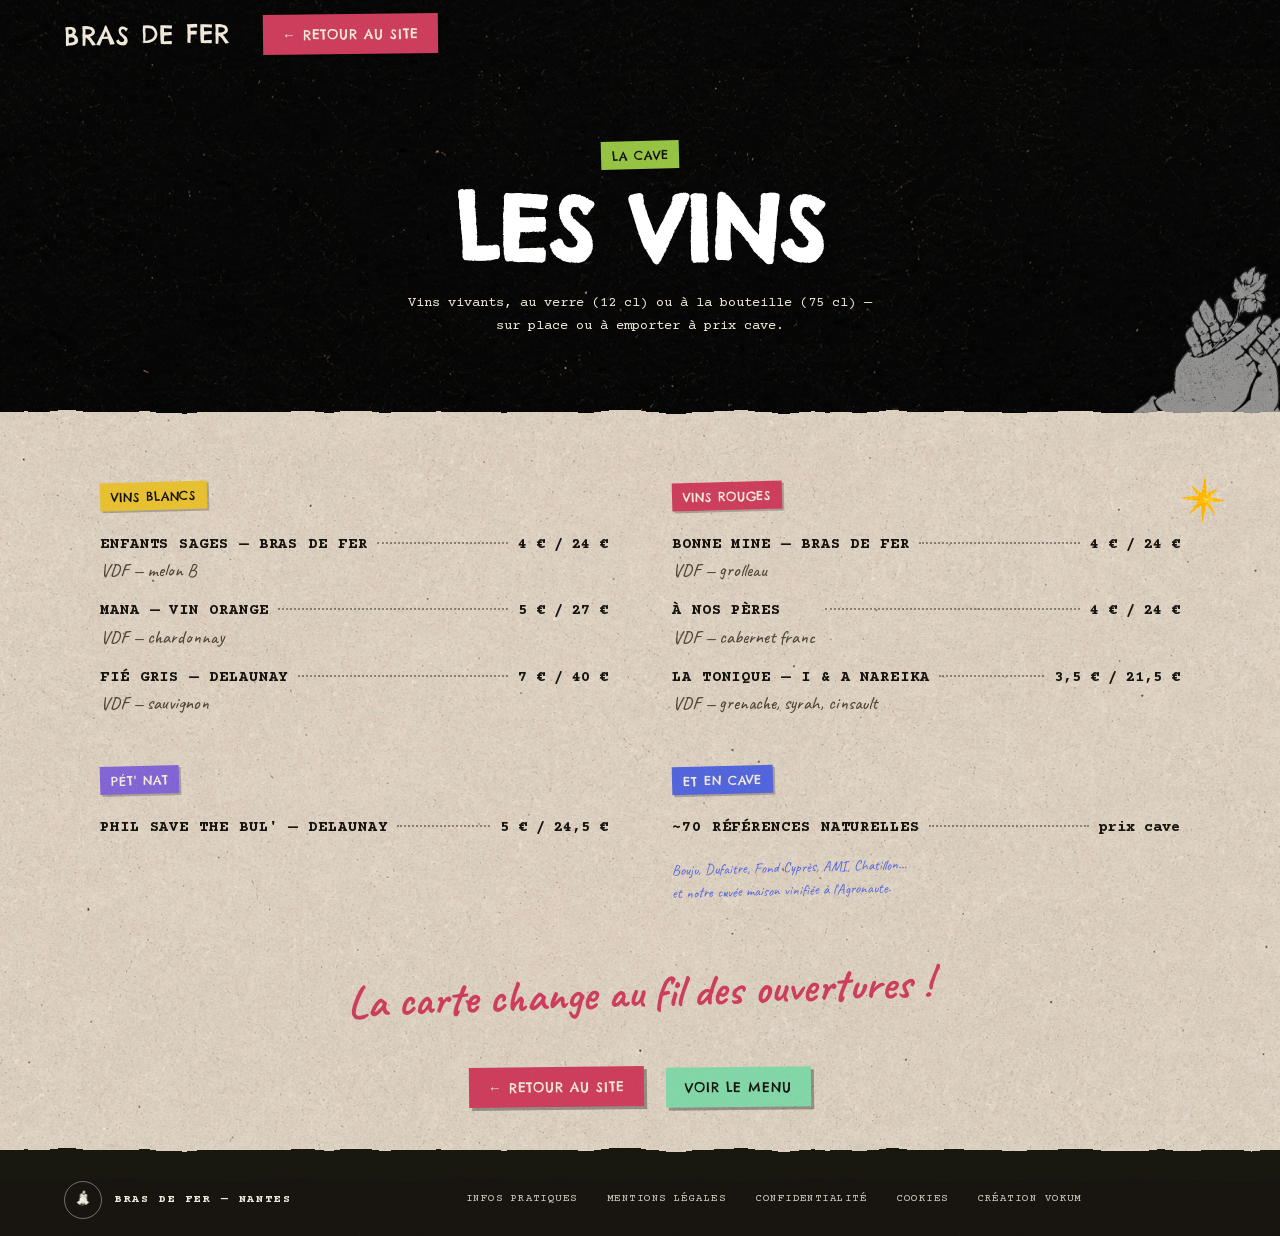
==== commit ce86b13b: "SEO: canonical absolue, robots.txt et sitemap.xml coherents - Ajoute/normalise <link rel=canonical> " ====
--- a/cave.html
+++ b/cave.html
@@ -4,6 +4,7 @@
   <meta charset="UTF-8" />
   <meta name="viewport" content="width=device-width, initial-scale=1.0" />
   <title>La cave — Bras de Fer, Nantes</title>
+<link rel="canonical" href="https://brasdefer-site.vercel.app/cave.html">
   <meta name="description" content="La carte des vins du Bras de Fer à Nantes : vins naturels au verre et à la bouteille, blancs, rouges et pét'nat." />
   <link rel="icon" type="image/png" href="assets/img/logo.png?v=2" />
   <link rel="preload" href="assets/fonts/courier-prime-normal-400-latin.woff2" as="font" type="font/woff2" crossorigin />
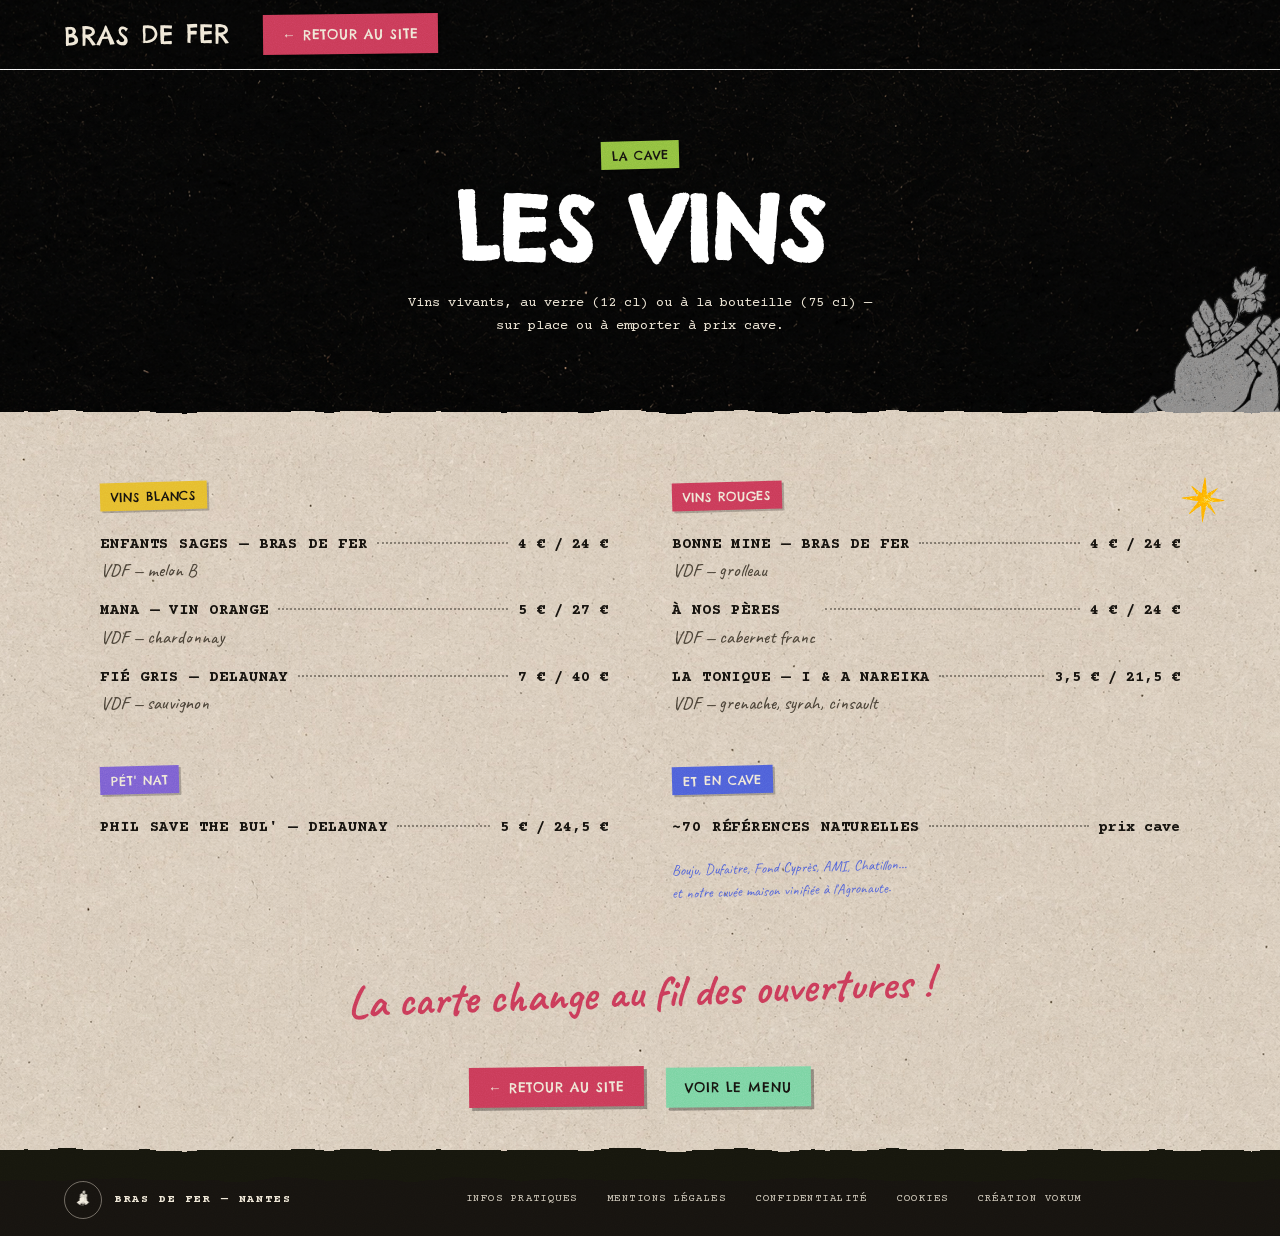
==== commit 42c5547a: "Perf: attributs d'image (CLS, lazy-loading, priorite LCP) et recompression - width/height ajoutes de" ====
--- a/cave.html
+++ b/cave.html
@@ -38,7 +38,7 @@
 
   <!-- ══════════ EN-TÊTE CAVE ══════════ -->
   <section class="menu-hero">
-    <img class="menu-hero__logo" src="assets/img/logo-mains.png" alt="" aria-hidden="true" />
+    <img class="menu-hero__logo" src="assets/img/logo-mains.png" alt="" aria-hidden="true" / width="735" height="904"/ decoding="async"/>
     <span class="chip chip--green">La cave</span>
     <h1>Les vins</h1>
     <p class="menu-hero__sub">Vins vivants, au verre (12&nbsp;cl) ou à la bouteille (75&nbsp;cl) —<br />sur place ou à emporter à prix cave.</p>
@@ -112,13 +112,13 @@
       <a class="btn btn--mint" href="menu.html">Voir le menu</a>
     </div>
 
-    <img class="spark spark--menu" src="assets/img/etoile.png" alt="" aria-hidden="true" />
+    <img class="spark spark--menu" src="assets/img/etoile.png" alt="" aria-hidden="true" / width="400" height="400"/ decoding="async"/ loading="lazy"/>
   </main>
 
   <!-- ══════════ FOOTER ══════════ -->
   <footer class="footer torn-top">
     <div class="footer__brand">
-      <span class="footer__logo"><img src="assets/img/logo.png?v=2" alt="" /></span>
+      <span class="footer__logo"><img src="assets/img/logo.png?v=2" alt="" / width="184" height="184"/ decoding="async"/ loading="lazy"/></span>
       BRAS DE FER — NANTES
     </div>
     <nav class="footer__legal">
--- a/styles.css
+++ b/styles.css
@@ -160,7 +160,7 @@
   line-height: 1.55;
 }
 
-img { max-width: 100%; display: block; }
+img { max-width: 100%; display: block;height:auto;}
 a { color: inherit; }
 ul { list-style: none; }
 
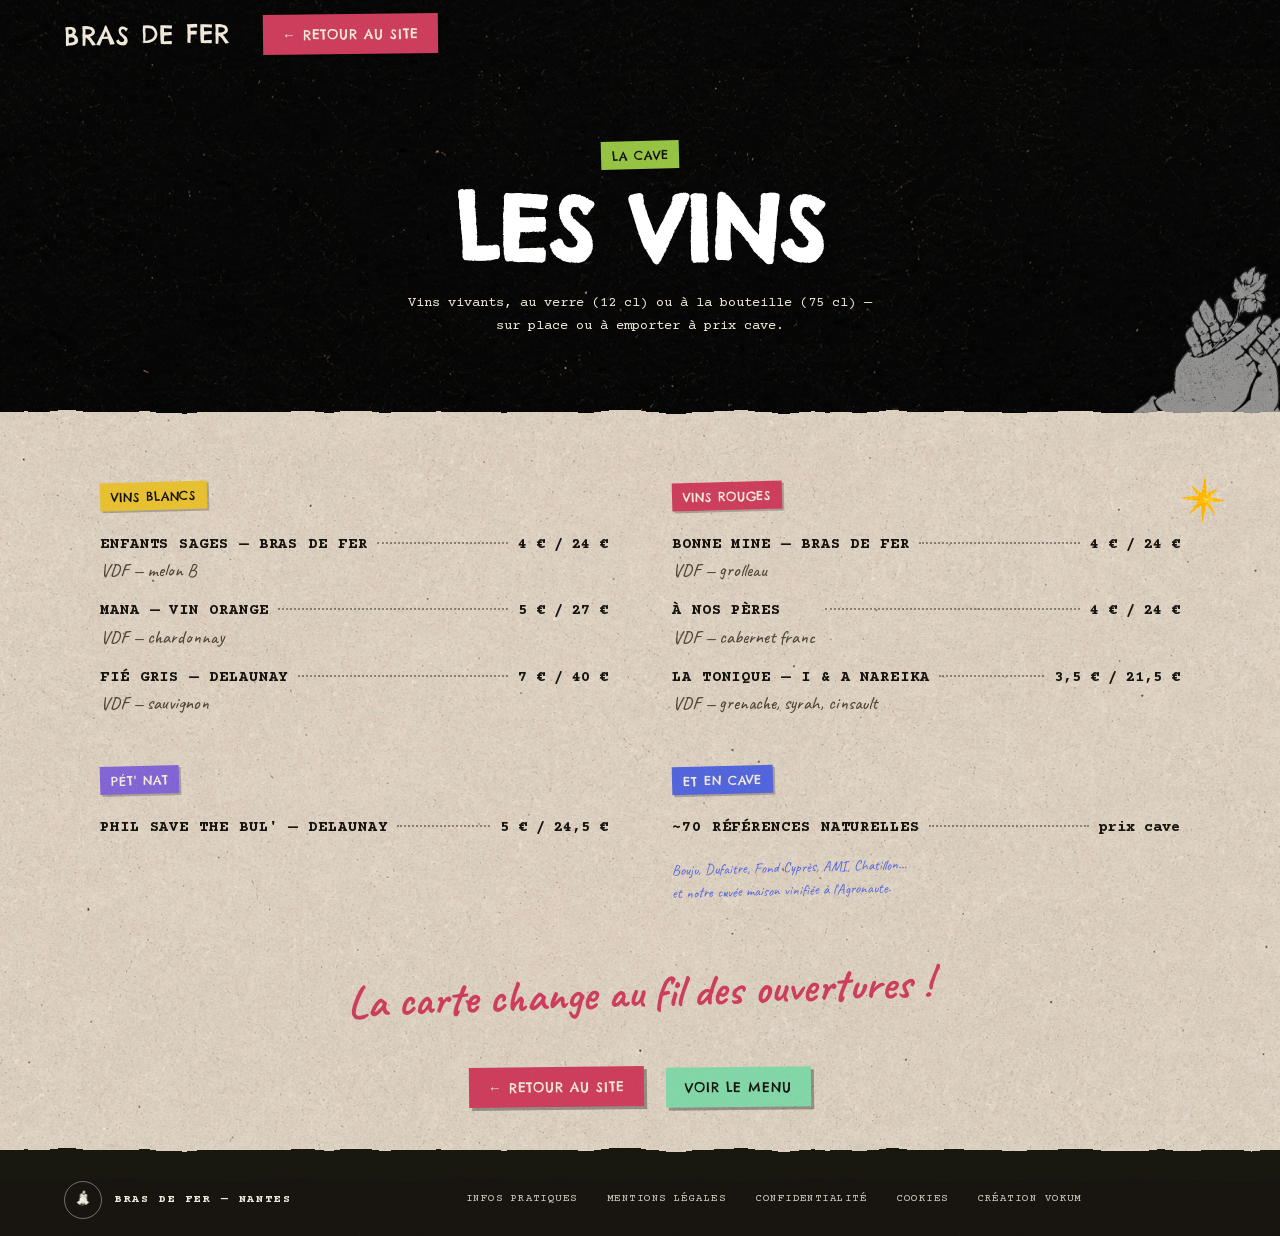
==== commit edc39770: "Fix: solidus parasite dans les balises <img> auto-fermantes La passe d'attributs d'image reconstruis" ====
--- a/cave.html
+++ b/cave.html
@@ -38,7 +38,7 @@
 
   <!-- ══════════ EN-TÊTE CAVE ══════════ -->
   <section class="menu-hero">
-    <img class="menu-hero__logo" src="assets/img/logo-mains.png" alt="" aria-hidden="true" / width="735" height="904"/ decoding="async"/>
+    <img class="menu-hero__logo" src="assets/img/logo-mains.png" alt="" aria-hidden="true" width="735" height="904" decoding="async"/>
     <span class="chip chip--green">La cave</span>
     <h1>Les vins</h1>
     <p class="menu-hero__sub">Vins vivants, au verre (12&nbsp;cl) ou à la bouteille (75&nbsp;cl) —<br />sur place ou à emporter à prix cave.</p>
@@ -112,13 +112,13 @@
       <a class="btn btn--mint" href="menu.html">Voir le menu</a>
     </div>
 
-    <img class="spark spark--menu" src="assets/img/etoile.png" alt="" aria-hidden="true" / width="400" height="400"/ decoding="async"/ loading="lazy"/>
+    <img class="spark spark--menu" src="assets/img/etoile.png" alt="" aria-hidden="true" width="400" height="400" decoding="async" loading="lazy"/>
   </main>
 
   <!-- ══════════ FOOTER ══════════ -->
   <footer class="footer torn-top">
     <div class="footer__brand">
-      <span class="footer__logo"><img src="assets/img/logo.png?v=2" alt="" / width="184" height="184"/ decoding="async"/ loading="lazy"/></span>
+      <span class="footer__logo"><img src="assets/img/logo.png?v=2" alt="" width="184" height="184" decoding="async" loading="lazy"/></span>
       BRAS DE FER — NANTES
     </div>
     <nav class="footer__legal">
